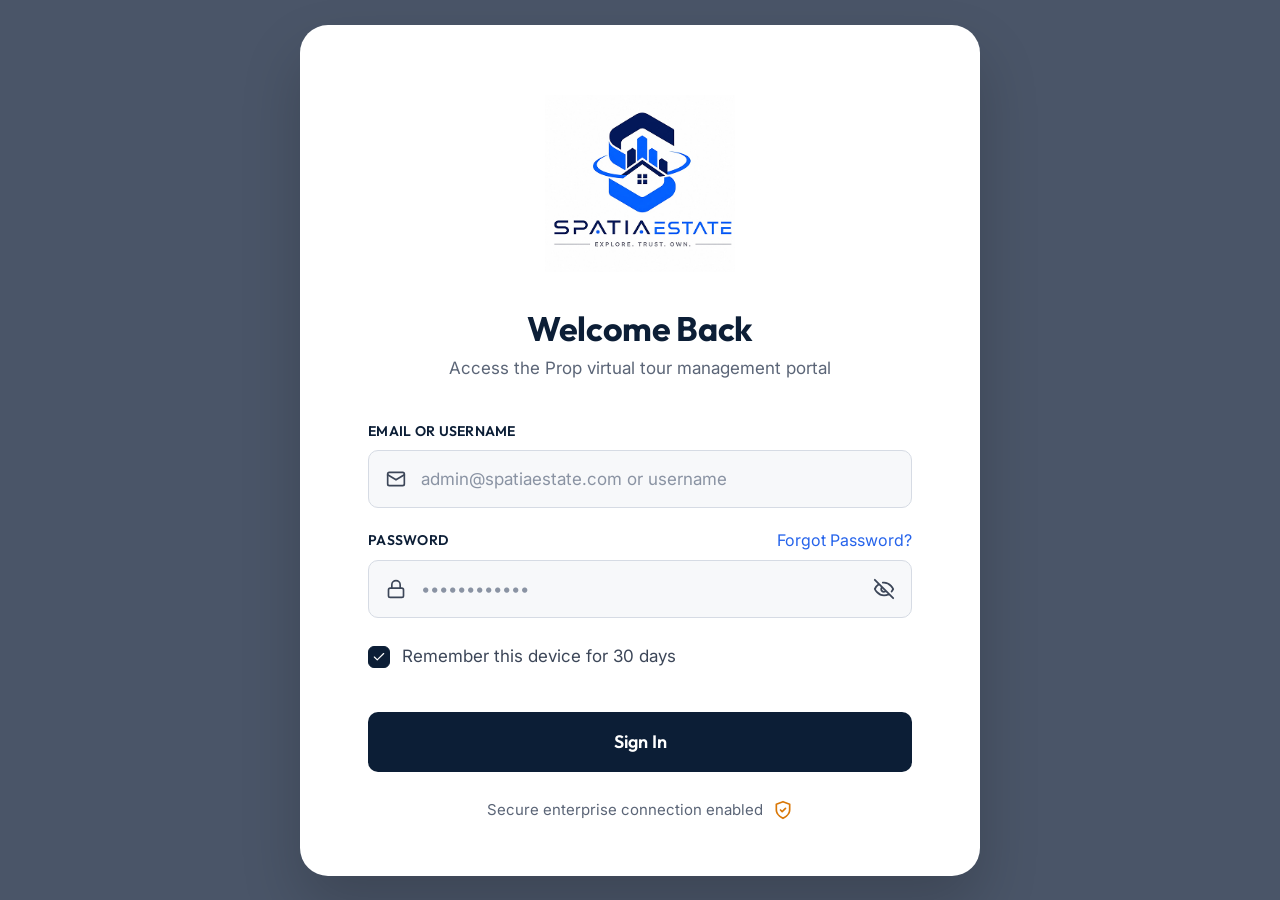
==== index.html @ 3044fec9 "Add files via upload" ====
<!doctype html>
<html lang="en">
<head>
  <meta charset="utf-8">
  <meta name="viewport" content="width=device-width, initial-scale=1">
  <title>Sign In | SpatiaEstate</title>
  <link rel="icon" href="assets/logo.png">
  <link rel="preconnect" href="https://fonts.googleapis.com">
  <link rel="preconnect" href="https://fonts.gstatic.com" crossorigin>
  <link href="https://fonts.googleapis.com/css2?family=Outfit:wght@400;500;600;700&family=Inter:wght@400;500;600&family=JetBrains+Mono:wght@500;600&display=swap" rel="stylesheet">
  <link rel="stylesheet" href="css/styles.css">
  <style>
    body { background: #4a5568; min-height: 100vh; display: grid; place-items: center; padding: 24px 16px; }
    .login { background: #fff; width: 100%; max-width: 680px; border-radius: 28px; padding: 64px 68px 56px; box-shadow: 0 30px 60px rgba(0,0,0,.18); }
    .login .logo-box { width: 190px; height: 190px; margin: 0 auto 28px; }
    .login h1 { text-align: center; font-size: 34px; }
    .login .sub { text-align: center; color: var(--muted); font-size: 17px; margin: 8px 0 44px; }
    .login .input { height: 58px; font-size: 17px; }
    .row-label { display: flex; justify-content: space-between; align-items: center; }
    .row-label a { color: var(--blue); font-size: 16px; }
    .row-label a:hover { text-decoration: underline; }
    .remember { margin: 6px 0 44px; font-size: 17px; color: #3c4658; }
    .login .btn-lg { height: 60px; font-size: 18px; }
    .secure { display: flex; justify-content: center; align-items: center; gap: 10px; margin-top: 28px; color: var(--muted); }
    .secure svg { width: 20px; height: 20px; color: var(--orange); }
    .peek { width: 32px; height: 32px; display: grid; place-items: center; color: #3c4658; }
    .peek svg { width: 22px; height: 22px; }
    .err { color: var(--red); font-size: 14px; margin-top: -8px; margin-bottom: 16px; }
    @media (max-width: 600px) { .login { padding: 40px 22px; border-radius: 20px; } .login .logo-box { width: 140px; height: 140px; } .login h1 { font-size: 28px; } }
  </style>
</head>
<body>
  <main class="login">
    <div class="logo-box"><img src="assets/logo.png" alt="SpatiaEstate: Explore. Trust. Own."></div>
    <h1>Welcome Back</h1>
    <p class="sub">Access the Prop virtual tour management portal</p>

    <form id="loginForm" novalidate>
      <div class="field">
        <label class="label" for="email">Email or Username</label>
        <div class="input-icon">
          <span data-icon="mail" style="display:contents"></span>
          <input id="email" class="input" type="text" placeholder="admin@spatiaestate.com or username" autocomplete="username">
        </div>
      </div>
      <div class="field">
        <div class="row-label">
          <label class="label" for="password">Password</label>
          <a href="#" id="forgot">Forgot Password?</a>
        </div>
        <div class="input-icon">
          <span data-icon="lock" style="display:contents"></span>
          <input id="password" class="input" type="password" placeholder="••••••••••••" autocomplete="current-password">
          <button type="button" class="peek trail" id="peek" aria-label="Show password" data-icon="eyeOff"></button>
        </div>
      </div>
      <p class="err hidden" id="err">Enter your email and password to continue.</p>
      <label class="check remember">
        <input type="checkbox" checked>
        <span class="box" data-icon="check"></span>
        Remember this device for 30 days
      </label>
      <button class="btn btn-primary btn-lg" type="submit">Sign In</button>
      <p class="secure">Secure enterprise connection enabled <span data-icon="shield" style="display:contents"></span></p>
    </form>
  </main>

  <script src="js/app.js"></script>
  <script>
    const pw = document.getElementById('password');
    document.getElementById('peek').addEventListener('click', (e) => {
      const show = pw.type === 'password';
      pw.type = show ? 'text' : 'password';
      e.currentTarget.innerHTML = icon(show ? 'eye' : 'eyeOff');
    });
    document.getElementById('forgot').addEventListener('click', (e) => {
      e.preventDefault();
      toast('Reset link sent', 'Check your inbox for password reset instructions.');
    });
    document.getElementById('loginForm').addEventListener('submit', (e) => {
      e.preventDefault();
      const ok = document.getElementById('email').value.trim() && pw.value.trim();
      document.getElementById('err').classList.toggle('hidden', !!ok);
      if (ok) location.href = 'dashboard.html';
    });
  </script>
</body>
</html>
---- css/styles.css ----
:root {
  --navy: #0c1e36;
  --navy-2: #1b3050;
  --bg: #f7f8fa;
  --card: #ffffff;
  --border: #e5e8ee;
  --border-2: #d6dbe4;
  --text: #0c1e36;
  --muted: #5b6577;
  --faint: #8a93a3;
  --blue: #2563eb;
  --blue-soft: #eef4ff;
  --orange: #d97706;
  --orange-soft: #fef3c7;
  --green: #15803d;
  --green-soft: #dcfce7;
  --red: #b91c1c;
  --red-soft: #fee2e2;
  --purple: #7e22ce;
  --purple-soft: #f3e8ff;
  --pink: #f87171;
  --radius: 16px;
  --font-head: "Outfit", system-ui, sans-serif;
  --font-body: "Inter", system-ui, sans-serif;
  --font-mono: "JetBrains Mono", ui-monospace, monospace;
}

* { box-sizing: border-box; margin: 0; padding: 0; }
html, body { height: 100%; }
body {
  font-family: var(--font-body);
  color: var(--text);
  background: var(--bg);
  -webkit-font-smoothing: antialiased;
  font-size: 15px;
}
a { color: inherit; text-decoration: none; }
button { font: inherit; cursor: pointer; border: 0; background: none; color: inherit; }
input, select, textarea { font: inherit; color: inherit; }
img { display: block; max-width: 100%; }
h1, h2, h3, h4 { font-family: var(--font-head); font-weight: 700; letter-spacing: -0.01em; }
.mono { font-family: var(--font-mono); }
.hidden { display: none !important; }

/* ---------- Image fallback (used until real photos are added) ---------- */
.ph { position: relative; overflow: hidden; background: linear-gradient(135deg, #c9b8a3, #8b7765); }
.ph img { width: 100%; height: 100%; object-fit: cover; }
.ph.living { background: linear-gradient(135deg, #e9dcc8, #a88f6f); }
.ph.kitchen { background: linear-gradient(135deg, #f2f3f4, #b9bec4); }
.ph.bedroom { background: linear-gradient(135deg, #cdb79a, #6d5640); }
.ph.bathroom { background: linear-gradient(135deg, #f4efe8, #cbbfae); }
.ph.balcony { background: linear-gradient(135deg, #f6a55d, #3b4a6b); }
.ph.penthouse { background: linear-gradient(135deg, #d8cfc2, #6f6355); }
.ph.exterior { background: linear-gradient(135deg, #d48a4e, #4c5b6e); }

/* ---------- Logo ---------- */
.logo-box {
  background: #fff;
  display: grid;
  place-items: center;
  text-align: center;
  overflow: hidden;
}
.logo-box img { width: 100%; height: 100%; object-fit: contain; }
.logo-fallback { font-family: var(--font-head); font-weight: 600; letter-spacing: 0.12em; color: var(--navy); font-size: 11px; line-height: 1.1; }
.logo-fallback b { color: var(--blue); font-weight: 600; }
.logo-fallback .mark {
  width: 34px; height: 34px; margin: 0 auto 6px; border-radius: 9px;
  background: linear-gradient(160deg, var(--navy) 0 45%, var(--blue) 45%);
  transform: rotate(45deg) scale(.8);
}

/* ---------- App shell ---------- */
.app { display: flex; min-height: 100vh; }
.sidebar {
  width: 280px; flex-shrink: 0; background: var(--navy); color: #c9d1de;
  display: flex; flex-direction: column; padding: 32px 32px 40px;
  position: sticky; top: 0; height: 100vh;
}
.sidebar .brand { display: flex; flex-direction: column; align-items: center; gap: 12px; margin-bottom: 48px; }
.sidebar .brand .logo-box { width: 100px; height: 100px; }
.tagline { font-family: var(--font-mono); color: var(--orange); font-size: 13px; font-weight: 600; }
.nav { display: flex; flex-direction: column; gap: 8px; }
.nav a {
  display: flex; align-items: center; gap: 14px; padding: 13px 16px; border-radius: 10px;
  font-family: var(--font-head); font-size: 17px; color: #b6c0cf; transition: background .15s, color .15s;
}
.nav a:hover { background: rgba(255,255,255,.05); color: #fff; }
.nav a.active { background: var(--navy-2); color: #fff; font-weight: 600; }
.nav svg { width: 20px; height: 20px; flex-shrink: 0; }
.logout { margin-top: auto; display: flex; align-items: center; gap: 14px; padding: 13px 16px; color: var(--pink); font-family: var(--font-head); font-size: 17px; }
.logout svg { width: 20px; height: 20px; }

.main { flex: 1; min-width: 0; padding: 40px 40px 64px; }
.page-head { display: flex; align-items: flex-start; justify-content: space-between; gap: 24px; margin-bottom: 32px; }
.page-head h1 { font-size: 30px; line-height: 1.15; }
.page-head p { color: var(--muted); margin-top: 6px; font-size: 16px; }
.head-actions { display: flex; align-items: center; gap: 16px; flex-shrink: 0; }
.crumbs { font-size: 14px; color: var(--faint); margin-bottom: 6px; }
.crumbs a:hover { color: var(--text); }
.crumbs span.cur { color: var(--text); }
.crumbs i { font-style: normal; margin: 0 8px; }

.user-chip { display: flex; align-items: center; gap: 12px; }
.avatar {
  width: 40px; height: 40px; border-radius: 50%; display: grid; place-items: center;
  background: var(--navy); color: #fff; font-family: var(--font-head); font-weight: 600; font-size: 13px; flex-shrink: 0;
}
.avatar.photo { background: linear-gradient(135deg, #6b4f3a, #2a1f18); border: 2px solid #fff; box-shadow: 0 0 0 1px var(--border); }
.avatar.orange { background: var(--orange); }
.user-chip .name { font-family: var(--font-head); font-weight: 600; font-size: 16px; }
.user-chip .role { font-size: 12px; color: var(--muted); }

.mobile-bar { display: none; }

/* ---------- Buttons ---------- */
.btn {
  display: inline-flex; align-items: center; justify-content: center; gap: 10px;
  height: 44px; padding: 0 22px; border-radius: 10px; font-family: var(--font-head);
  font-weight: 600; font-size: 15px; white-space: nowrap; transition: transform .1s, background .15s, opacity .15s;
}
.btn:active { transform: translateY(1px); }
.btn svg { width: 18px; height: 18px; }
.btn-primary { background: var(--navy); color: #fff; }
.btn-primary:hover { background: #172d4d; }
.btn-primary:disabled { background: #c6cfdc; cursor: not-allowed; }
.btn-outline { background: #fff; border: 1px solid var(--border-2); color: var(--text); }
.btn-outline:hover { background: var(--bg); }
.btn-orange { background: var(--orange); color: #fff; }
.btn-orange:hover { background: #c26a05; }
.btn-danger { background: #ef4444; color: #fff; }
.btn-danger:hover { background: #dc2626; }
.btn-lg { height: 52px; font-size: 16px; width: 100%; }
.btn-sm { height: 36px; padding: 0 18px; font-size: 14px; }
.link-danger { color: #ef4444; font-family: var(--font-head); font-weight: 600; }

/* ---------- Cards & KPIs ---------- */
.card { background: var(--card); border: 1px solid var(--border); border-radius: var(--radius); padding: 28px; }
.card h3 { font-size: 20px; }
.card-head { display: flex; justify-content: space-between; align-items: flex-start; gap: 16px; margin-bottom: 24px; }
.card-head p { color: var(--muted); margin-top: 4px; }
.kpis { display: grid; grid-template-columns: repeat(4, 1fr); gap: 24px; margin-bottom: 32px; }
.kpi { background: #fff; border: 1px solid var(--border); border-radius: var(--radius); padding: 24px; }
.kpi-top { display: flex; justify-content: space-between; align-items: center; }
.kpi-label { font-family: var(--font-head); font-weight: 600; font-size: 13px; color: #3c4658; letter-spacing: .02em; text-transform: uppercase; }
.kpi-icon { width: 36px; height: 36px; border-radius: 9px; background: var(--bg); display: grid; place-items: center; }
.kpi-icon svg { width: 18px; height: 18px; }
.kpi-icon.green { background: var(--green-soft); color: var(--green); }
.kpi-value { font-family: var(--font-head); font-weight: 700; font-size: 34px; margin: 22px 0 6px; }
.kpi-sub { color: var(--green); font-size: 14px; }
.kpi-sub.muted { color: var(--muted); }

/* ---------- Tables ---------- */
.table-wrap { overflow-x: auto; }
table { width: 100%; border-collapse: collapse; }
thead th {
  background: var(--bg); text-align: left; padding: 16px; font-family: var(--font-head); font-weight: 600;
  font-size: 13px; letter-spacing: .02em; text-transform: uppercase; color: #3c4658; white-space: nowrap;
}
thead th:first-child { border-radius: 10px 0 0 10px; }
thead th:last-child { border-radius: 0 10px 10px 0; }
tbody td { padding: 18px 16px; border-bottom: 1px solid var(--border); vertical-align: middle; font-size: 15px; }
tbody tr:hover td { background: #fbfcfd; }
.t-strong { font-family: var(--font-head); font-weight: 600; font-size: 16px; }
.t-sub { color: var(--muted); font-size: 13px; margin-top: 2px; }
.t-muted { color: var(--faint); white-space: nowrap; }
.t-right { text-align: right; }
.person { display: flex; align-items: center; gap: 12px; }
.table-foot { display: flex; justify-content: space-between; align-items: center; margin-top: 24px; color: var(--muted); }
.pager { display: flex; gap: 10px; }
.icon-btn { width: 34px; height: 34px; border-radius: 8px; display: grid; place-items: center; color: #3c4658; }
.icon-btn:hover { background: var(--bg); }
.icon-btn svg { width: 20px; height: 20px; }
.icon-btn.danger { color: var(--pink); }
.actions { display: flex; gap: 6px; }

/* ---------- Badges ---------- */
.badge {
  display: inline-flex; align-items: center; justify-content: center; min-width: 96px; height: 32px; padding: 0 12px;
  border-radius: 6px; font-family: var(--font-head); font-weight: 600; font-size: 13px; letter-spacing: .02em; white-space: nowrap;
}
.badge.sm { min-width: 0; height: 26px; font-size: 12px; }
.b-gray { background: #f1f3f6; color: var(--text); }
.b-green { background: var(--green-soft); color: var(--green); }
.b-blue { background: var(--blue-soft); color: #1d4ed8; }
.b-amber { background: var(--orange-soft); color: #b45309; }
.b-red { background: var(--red-soft); color: var(--red); }
.b-purple { background: var(--purple-soft); color: var(--purple); }
.dot { width: 9px; height: 9px; border-radius: 50%; display: inline-block; margin-right: 8px; }
.status { display: inline-flex; align-items: center; white-space: nowrap; }

/* ---------- Forms ---------- */
.field { display: flex; flex-direction: column; gap: 10px; margin-bottom: 22px; }
.field:last-child { margin-bottom: 0; }
.label { font-family: var(--font-head); font-weight: 600; font-size: 14px; text-transform: uppercase; letter-spacing: .02em; }
.label.plain { text-transform: none; font-size: 15px; letter-spacing: 0; }
.input, .select, .textarea {
  width: 100%; height: 50px; padding: 0 16px; border-radius: 10px; border: 1px solid var(--border-2);
  background: var(--bg); outline: none; transition: border-color .15s, box-shadow .15s; font-size: 15px;
}
.input.white, .select.white, .textarea.white { background-color: #fff; }
.textarea { height: 110px; padding: 14px 16px; resize: vertical; }
.input:focus, .select:focus, .textarea:focus { border-color: var(--blue); box-shadow: 0 0 0 3px rgba(37,99,235,.12); }
.input::placeholder, .textarea::placeholder { color: var(--faint); }
.select {
  appearance: none; cursor: pointer;
  background-image: url("data:image/svg+xml,%3Csvg xmlns='http://www.w3.org/2000/svg' width='16' height='16' fill='none' stroke='%230c1e36' stroke-width='2.2' stroke-linecap='round' stroke-linejoin='round'%3E%3Cpath d='m4 6 4 4 4-4'/%3E%3C/svg%3E");
  background-repeat: no-repeat; background-position: right 16px center; padding-right: 44px;
}
.input-icon { position: relative; }
.input-icon > svg, .input-icon > span > svg { position: absolute; left: 18px; top: 50%; transform: translateY(-50%); width: 20px; height: 20px; color: #3c4658; pointer-events: none; }
.input-icon .input { padding-left: 52px; }
.input-icon .trail { position: absolute; right: 12px; top: 50%; transform: translateY(-50%); }
.row-2 { display: grid; grid-template-columns: 1fr 1fr; gap: 18px; }
.hint { font-size: 13px; color: var(--muted); }

.check { display: inline-flex; align-items: flex-start; gap: 12px; cursor: pointer; user-select: none; }
.check input { position: absolute; opacity: 0; pointer-events: none; }
.check .box {
  width: 22px; height: 22px; border-radius: 6px; border: 1.5px solid var(--border-2); background: #fff;
  display: grid; place-items: center; flex-shrink: 0; transition: background .15s;
}
.check .box svg { width: 14px; height: 14px; color: #fff; opacity: 0; }
.check input:checked + .box { background: var(--navy); border-color: var(--navy); }
.check input:checked + .box svg { opacity: 1; }

.toggle { position: relative; width: 56px; height: 32px; flex-shrink: 0; }
.toggle input { opacity: 0; width: 0; height: 0; }
.toggle span { position: absolute; inset: 0; background: #cfd6e0; border-radius: 999px; cursor: pointer; transition: background .2s; }
.toggle span::after { content: ""; position: absolute; width: 24px; height: 24px; left: 4px; top: 4px; border-radius: 50%; background: #fff; transition: transform .2s; }
.toggle input:checked + span { background: var(--navy); }
.toggle.green input:checked + span { background: #10b981; }
.toggle input:checked + span::after { transform: translateX(24px); }
.toggle-row { display: flex; justify-content: space-between; align-items: center; gap: 20px; margin-bottom: 22px; }
.toggle-row h4 { font-size: 17px; font-weight: 600; }
.toggle-row p { color: var(--muted); font-size: 14px; margin-top: 3px; }

/* ---------- Modal / toast ---------- */
.overlay {
  position: fixed; inset: 0; background: rgba(12,30,54,.45); backdrop-filter: blur(6px); -webkit-backdrop-filter: blur(6px);
  display: grid; place-items: center; padding: 24px; z-index: 50; opacity: 0; pointer-events: none; transition: opacity .2s;
}
.overlay.open { opacity: 1; pointer-events: auto; }
.modal {
  background: #fff; border-radius: 22px; padding: 40px; width: 100%; max-width: 620px; max-height: calc(100vh - 48px);
  overflow-y: auto; box-shadow: 0 30px 80px rgba(12,30,54,.25); transform: translateY(12px); transition: transform .2s;
}
.overlay.open .modal { transform: none; }
.modal-head { display: flex; justify-content: space-between; align-items: flex-start; gap: 16px; margin-bottom: 26px; }
.modal-head h2 { font-size: 28px; }
.modal-head p { color: var(--muted); margin-top: 6px; }
.close-btn { width: 36px; height: 36px; border-radius: 50%; background: var(--bg); display: grid; place-items: center; flex-shrink: 0; }
.close-btn svg { width: 20px; height: 20px; }

.toast {
  position: fixed; top: 32px; right: 32px; z-index: 60; width: 400px; max-width: calc(100vw - 32px);
  background: #fff; border-radius: 14px; border-left: 6px solid #10b981; box-shadow: 0 16px 40px rgba(12,30,54,.15);
  padding: 22px 24px; display: flex; gap: 16px; transform: translateY(-20px); opacity: 0; pointer-events: none; transition: all .25s;
}
.toast.show { transform: none; opacity: 1; pointer-events: auto; }
.toast .ok { width: 32px; height: 32px; border-radius: 50%; background: #e7f8f0; color: #10b981; display: grid; place-items: center; flex-shrink: 0; }
.toast .ok svg { width: 18px; height: 18px; }
.toast h4 { font-size: 18px; }
.toast p { color: var(--muted); margin-top: 4px; }
.toast .close-btn { margin-left: auto; width: 26px; height: 26px; background: none; }

/* ---------- 360 hotspots (builder + public tour) ---------- */
.hotspot {
  position: absolute; display: inline-flex; align-items: center; gap: 10px; height: 40px; padding: 0 16px 0 6px;
  border-radius: 999px; background: rgba(12,18,28,.86); color: #fff; font-family: var(--font-head); font-weight: 600;
  font-size: 15px; white-space: nowrap; box-shadow: 0 6px 18px rgba(0,0,0,.25); transition: transform .15s, background .15s;
  animation: pop .3s ease backwards;
}
.hotspot:hover { transform: translateY(-2px); background: rgba(12,18,28,.95); }
.hotspot.right { left: auto !important; right: 12px; }
.hotspot .hs-ic { width: 28px; height: 28px; border-radius: 50%; display: grid; place-items: center; background: var(--blue); }
.hotspot.info .hs-ic { background: var(--orange); }
.hotspot .hs-ic svg { width: 16px; height: 16px; }
.hotspot.selected { outline: 2px solid #fff; outline-offset: 2px; }
@keyframes pop { from { opacity: 0; transform: scale(.9); } to { opacity: 1; transform: none; } }

/* ---------- Responsive ---------- */
@media (max-width: 1200px) {
  .kpis { grid-template-columns: repeat(2, 1fr); }
}
@media (max-width: 900px) {
  .app { flex-direction: column; }
  .mobile-bar {
    display: flex; align-items: center; justify-content: space-between; padding: 12px 16px;
    background: var(--navy); position: sticky; top: 0; z-index: 30;
  }
  .mobile-bar .logo-box { width: 44px; height: 44px; border-radius: 6px; }
  .mobile-bar button { color: #fff; width: 40px; height: 40px; display: grid; place-items: center; }
  .mobile-bar button svg { width: 24px; height: 24px; }
  .sidebar { position: fixed; left: 0; top: 0; z-index: 40; transform: translateX(-100%); transition: transform .25s; box-shadow: 20px 0 60px rgba(0,0,0,.3); }
  .sidebar.open { transform: none; }
  .main { padding: 24px 16px 48px; }
  .page-head { flex-direction: column; }
  .page-head h1 { font-size: 28px; }
  .head-actions { flex-wrap: wrap; }
  .head-actions .user-chip { display: none; }
  .card { padding: 20px; }
  .modal { padding: 26px 20px; }
  .row-2 { grid-template-columns: 1fr; }
  tbody td { white-space: nowrap; }
  .card-head { flex-direction: column; }
  .table-foot { flex-direction: column; gap: 16px; align-items: flex-start; }
}
@media (max-width: 560px) {
  .kpis { grid-template-columns: 1fr; }
}
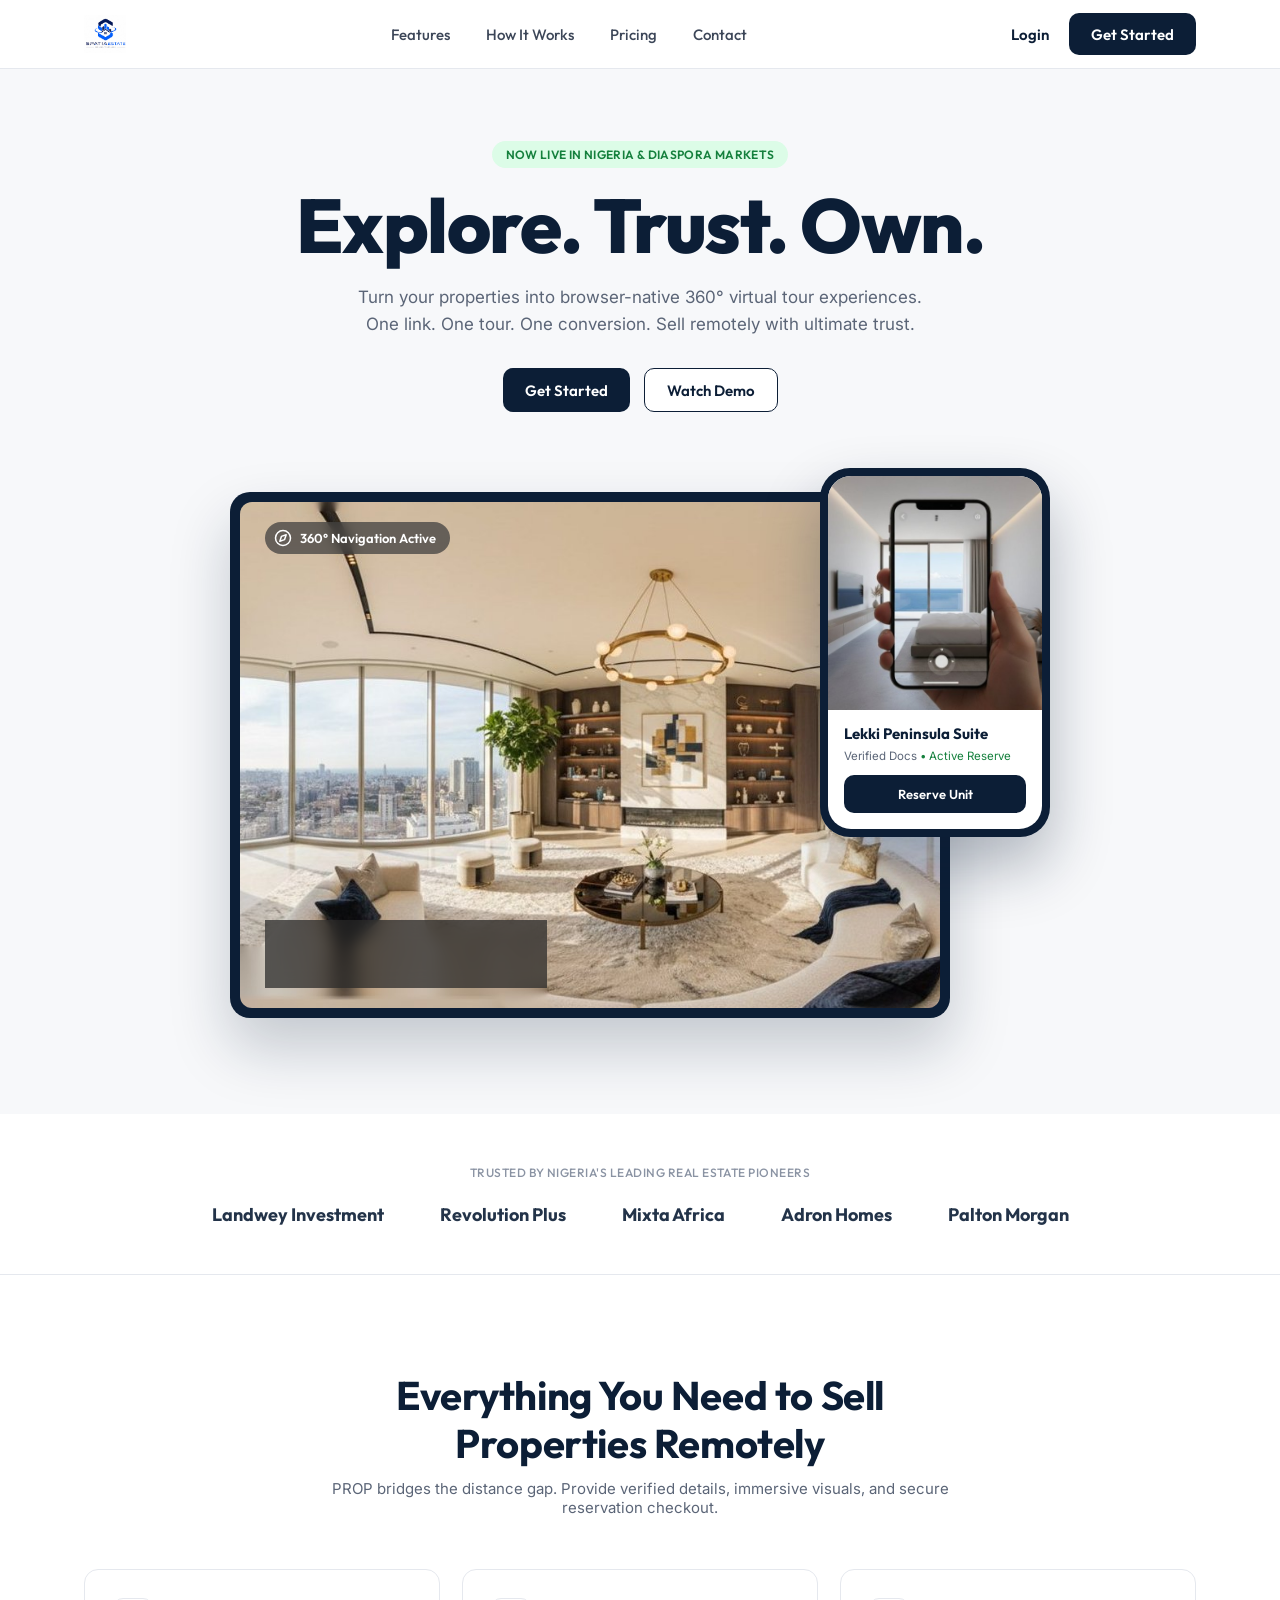
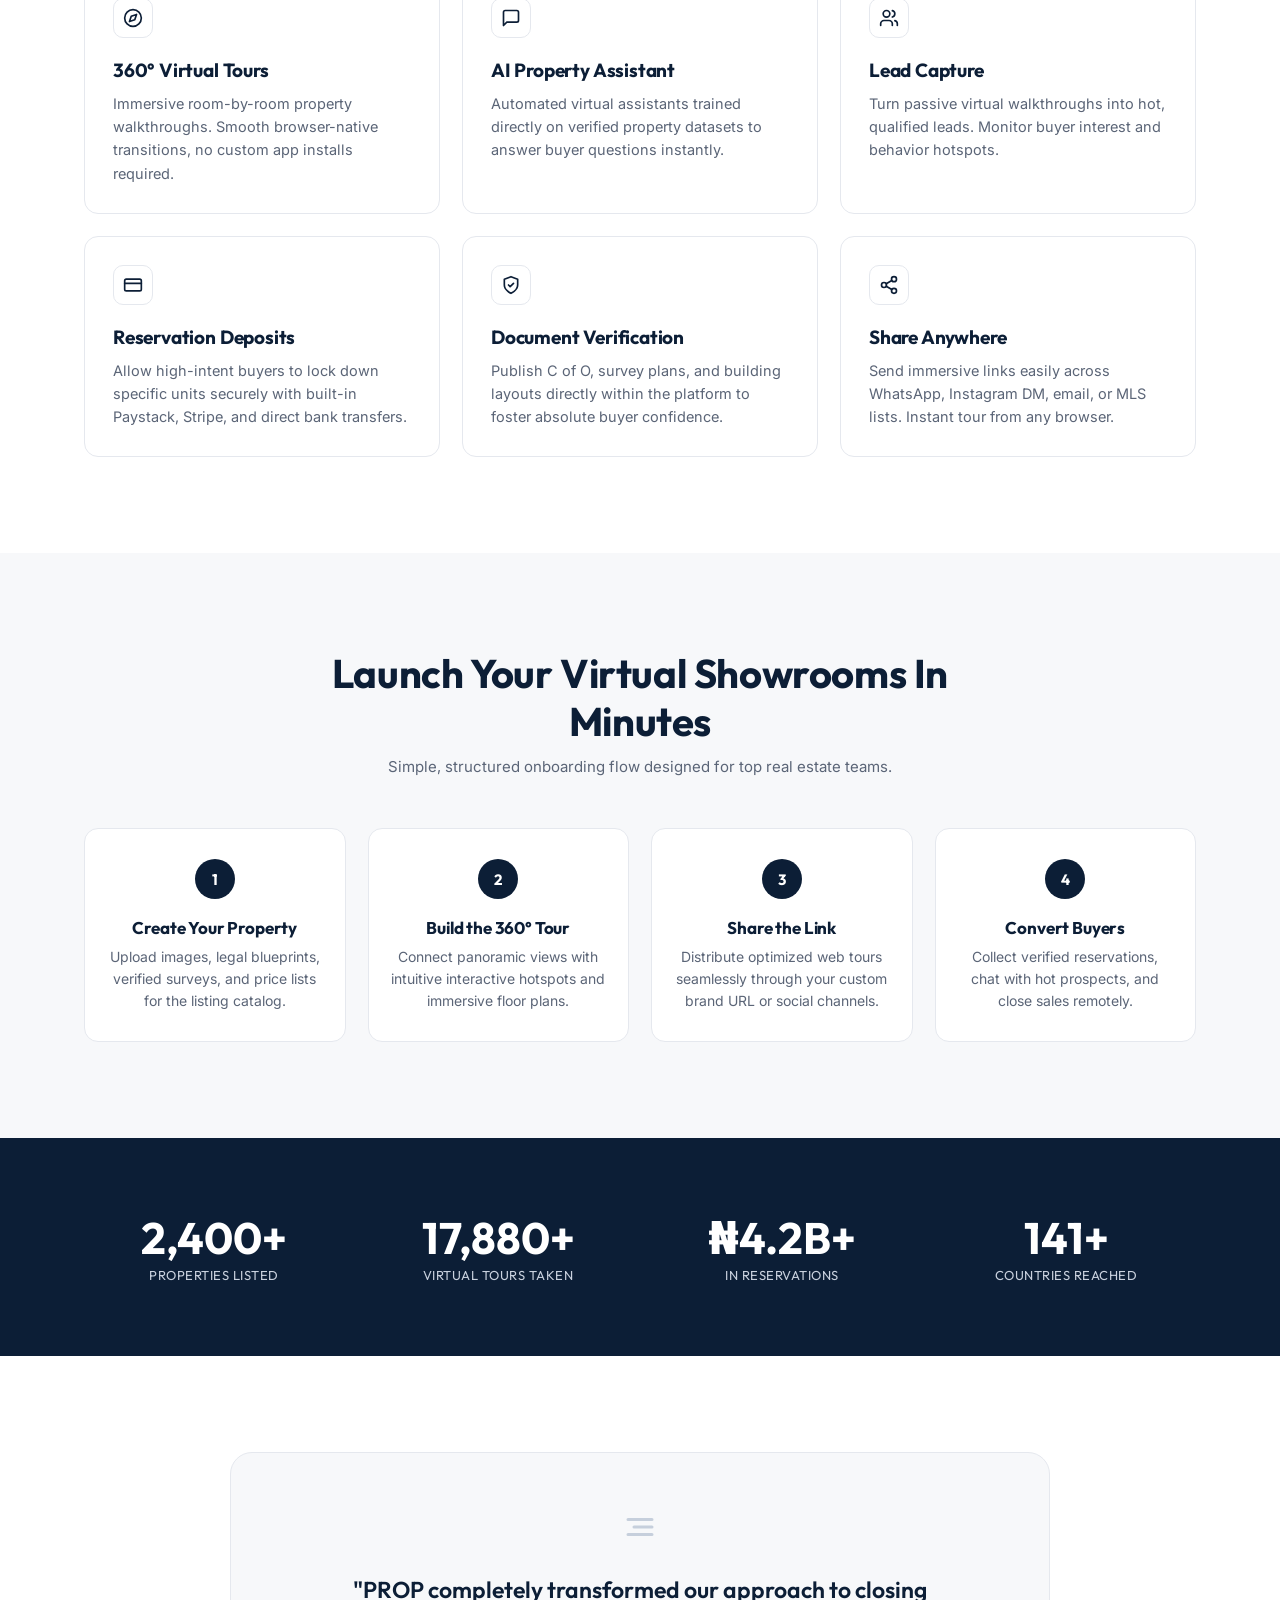
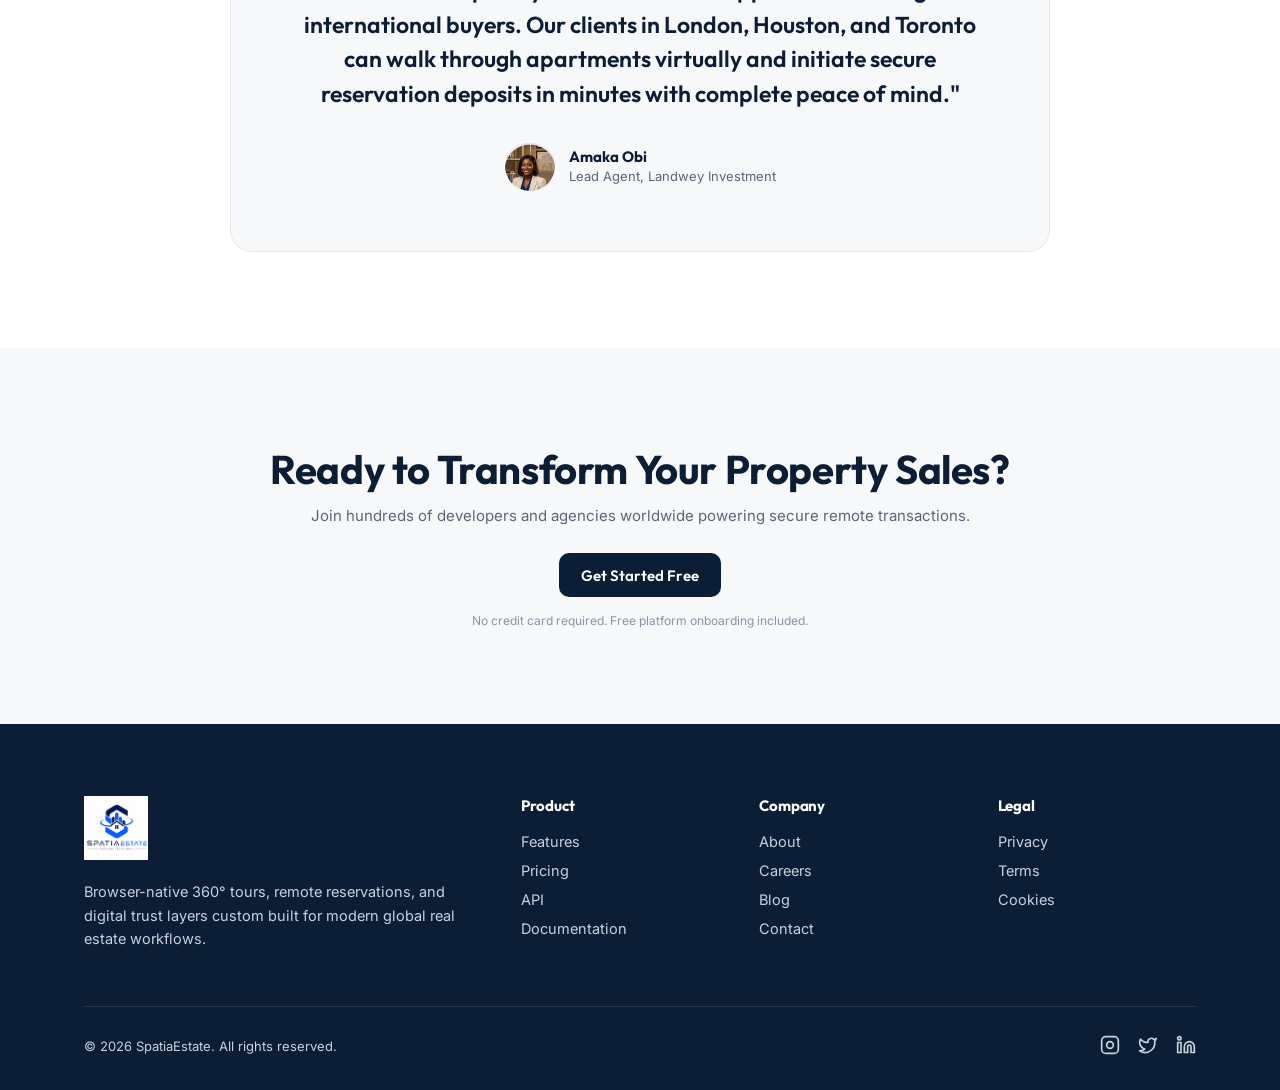
==== commit b3550591: "Add files via upload" ====
--- a/index.html
+++ b/index.html
@@ -3,86 +3,349 @@
 <head>
   <meta charset="utf-8">
   <meta name="viewport" content="width=device-width, initial-scale=1">
-  <title>Sign In | SpatiaEstate</title>
+  <title>SpatiaEstate | Explore. Trust. Own.</title>
+  <meta name="description" content="Turn your properties into browser-native 360° virtual tours. One link. One tour. One conversion.">
   <link rel="icon" href="assets/logo.png">
   <link rel="preconnect" href="https://fonts.googleapis.com">
   <link rel="preconnect" href="https://fonts.gstatic.com" crossorigin>
-  <link href="https://fonts.googleapis.com/css2?family=Outfit:wght@400;500;600;700&family=Inter:wght@400;500;600&family=JetBrains+Mono:wght@500;600&display=swap" rel="stylesheet">
+  <link href="https://fonts.googleapis.com/css2?family=Outfit:wght@400;500;600;700;800&family=Inter:wght@400;500;600&display=swap" rel="stylesheet">
   <link rel="stylesheet" href="css/styles.css">
   <style>
-    body { background: #4a5568; min-height: 100vh; display: grid; place-items: center; padding: 24px 16px; }
-    .login { background: #fff; width: 100%; max-width: 680px; border-radius: 28px; padding: 64px 68px 56px; box-shadow: 0 30px 60px rgba(0,0,0,.18); }
-    .login .logo-box { width: 190px; height: 190px; margin: 0 auto 28px; }
-    .login h1 { text-align: center; font-size: 34px; }
-    .login .sub { text-align: center; color: var(--muted); font-size: 17px; margin: 8px 0 44px; }
-    .login .input { height: 58px; font-size: 17px; }
-    .row-label { display: flex; justify-content: space-between; align-items: center; }
-    .row-label a { color: var(--blue); font-size: 16px; }
-    .row-label a:hover { text-decoration: underline; }
-    .remember { margin: 6px 0 44px; font-size: 17px; color: #3c4658; }
-    .login .btn-lg { height: 60px; font-size: 18px; }
-    .secure { display: flex; justify-content: center; align-items: center; gap: 10px; margin-top: 28px; color: var(--muted); }
-    .secure svg { width: 20px; height: 20px; color: var(--orange); }
-    .peek { width: 32px; height: 32px; display: grid; place-items: center; color: #3c4658; }
-    .peek svg { width: 22px; height: 22px; }
-    .err { color: var(--red); font-size: 14px; margin-top: -8px; margin-bottom: 16px; }
-    @media (max-width: 600px) { .login { padding: 40px 22px; border-radius: 20px; } .login .logo-box { width: 140px; height: 140px; } .login h1 { font-size: 28px; } }
+    html { scroll-behavior: smooth; }
+    body { background: #fff; }
+    .container { max-width: 1160px; margin: 0 auto; padding: 0 24px; }
+    section[id] { scroll-margin-top: 80px; }
+
+    /* Nav */
+    .nav-top { position: sticky; top: 0; z-index: 30; background: rgba(255,255,255,.92); backdrop-filter: blur(10px); -webkit-backdrop-filter: blur(10px); border-bottom: 1px solid var(--border); }
+    .nav-top .container { display: flex; align-items: center; height: 68px; gap: 24px; }
+    .nav-top .logo-box { width: 42px; height: 42px; }
+    .links { display: flex; gap: 36px; margin: 0 auto; }
+    .links a { font-family: var(--font-head); font-weight: 500; font-size: 15px; color: #3c4658; }
+    .links a:hover { color: var(--navy); }
+    .nav-cta { display: flex; align-items: center; gap: 20px; }
+    .nav-cta .login { font-family: var(--font-head); font-weight: 600; }
+    .nav-cta .btn { height: 42px; }
+    .burger { display: none; width: 40px; height: 40px; place-items: center; margin-left: auto; }
+    .burger svg { width: 24px; height: 24px; }
+    .mobile-menu { display: none; }
+
+    /* Hero */
+    .hero { background: var(--bg); padding: 72px 0 96px; text-align: center; overflow: hidden; }
+    .pill { display: inline-block; background: var(--green-soft); color: var(--green); font-family: var(--font-head); font-weight: 600; font-size: 12px; letter-spacing: .03em; padding: 6px 14px; border-radius: 999px; }
+    .hero h1 { font-size: clamp(40px, 7vw, 76px); font-weight: 800; letter-spacing: -0.02em; margin: 18px 0 18px; line-height: 1.05; }
+    .hero p.lead { max-width: 600px; margin: 0 auto; color: var(--muted); font-size: 17px; line-height: 1.6; }
+    .hero-ctas { display: flex; gap: 14px; justify-content: center; margin-top: 30px; flex-wrap: wrap; }
+    .hero-ctas .btn-outline { border: 1.5px solid var(--navy); }
+
+    .devices { position: relative; max-width: 820px; margin: 80px auto 0; padding-right: 100px; }
+    .tablet { background: var(--navy); border-radius: 20px; padding: 10px; box-shadow: 0 30px 60px rgba(12,30,54,.22); }
+    .tablet-screen { position: relative; border-radius: 12px; overflow: hidden; aspect-ratio: 1074 / 776; cursor: grab; touch-action: pan-y; }
+    .tablet-screen.dragging { cursor: grabbing; }
+    .tablet-screen img { position: absolute; top: 0; left: 0; height: 100%; width: 125%; max-width: none; object-fit: cover; user-select: none; -webkit-user-drag: none; }
+    .nav-chip { position: absolute; top: 4%; left: 3.5%; display: flex; align-items: center; gap: 8px; background: rgba(60,60,60,.72); color: #fff; padding: 7px 14px 7px 9px; border-radius: 999px; font-family: var(--font-head); font-weight: 600; font-size: 13px; backdrop-filter: blur(6px); }
+    .nav-chip svg { width: 18px; height: 18px; }
+    .villa-card { position: absolute; left: 3.5%; bottom: 4%; background: rgba(40,40,40,.72); backdrop-filter: blur(8px); -webkit-backdrop-filter: blur(8px); color: #fff; padding: 14px 20px; border-radius: 10px; text-align: left; }
+    .villa-card b { font-family: var(--font-head); font-size: 17px; display: block; }
+    .villa-card span { font-size: 13px; color: #d2d6dc; }
+    .phone { position: absolute; right: 0; top: -24px; width: 230px; background: var(--navy); border-radius: 30px; padding: 8px; box-shadow: 0 30px 60px rgba(12,30,54,.3); text-align: left; animation: float 6s ease-in-out infinite; }
+    .phone-in { background: #fff; border-radius: 23px; overflow: hidden; }
+    .phone img { width: 100%; aspect-ratio: 454 / 496; object-fit: cover; }
+    .phone-body { padding: 14px 16px 16px; }
+    .phone-body b { font-family: var(--font-head); font-size: 15px; display: block; }
+    .phone-body small { display: block; font-size: 11.5px; color: var(--muted); margin: 6px 0 12px; }
+    .phone-body small em { font-style: normal; color: var(--green); }
+    .phone-body .btn { height: 38px; width: 100%; font-size: 13px; }
+    @keyframes float { 50% { transform: translateY(-10px); } }
+    @media (prefers-reduced-motion: reduce) { .phone { animation: none; } html { scroll-behavior: auto; } }
+
+    /* Logos */
+    .trusted { padding: 48px 0; border-bottom: 1px solid var(--border); text-align: center; }
+    .trusted small { font-family: var(--font-head); font-weight: 500; font-size: 12px; letter-spacing: .04em; color: var(--faint); }
+    .logos { display: flex; justify-content: center; gap: 56px; margin-top: 22px; flex-wrap: wrap; }
+    .logos span { font-family: var(--font-head); font-weight: 700; font-size: 18px; color: var(--navy); opacity: .9; }
+
+    /* Sections */
+    .section { padding: 96px 0; }
+    .section.alt { background: var(--bg); }
+    .sec-head { text-align: center; max-width: 620px; margin: 0 auto 52px; }
+    .sec-head h2 { font-size: clamp(28px, 4vw, 40px); line-height: 1.2; }
+    .sec-head p { color: var(--muted); margin-top: 12px; }
+    .features { display: grid; grid-template-columns: repeat(3, 1fr); gap: 22px; }
+    .feature { border: 1px solid var(--border); border-radius: 14px; padding: 28px; background: #fff; transition: transform .2s, box-shadow .2s; }
+    .feature:hover { transform: translateY(-3px); box-shadow: 0 14px 30px rgba(12,30,54,.08); }
+    .feature .ic { width: 40px; height: 40px; border-radius: 10px; border: 1px solid var(--border); display: grid; place-items: center; margin-bottom: 20px; }
+    .feature .ic svg { width: 20px; height: 20px; }
+    .feature h3 { font-size: 19px; margin-bottom: 10px; }
+    .feature p { color: var(--muted); font-size: 14.5px; line-height: 1.6; }
+    .steps { display: grid; grid-template-columns: repeat(4, 1fr); gap: 22px; }
+    .step { background: #fff; border: 1px solid var(--border); border-radius: 14px; padding: 30px 22px; text-align: center; }
+    .step i { width: 40px; height: 40px; border-radius: 50%; background: var(--navy); color: #fff; font-style: normal; font-family: var(--font-head); font-weight: 700; display: grid; place-items: center; margin: 0 auto 18px; }
+    .step h3 { font-size: 17px; margin-bottom: 8px; }
+    .step p { color: var(--muted); font-size: 14px; line-height: 1.55; }
+
+    .stats { background: var(--navy); color: #fff; padding: 72px 0; }
+    .stats .container { display: grid; grid-template-columns: repeat(4, 1fr); gap: 24px; text-align: center; }
+    .stats b { font-family: var(--font-head); font-size: clamp(32px, 4vw, 44px); font-weight: 700; display: block; }
+    .stats span { font-family: var(--font-head); font-size: 13px; letter-spacing: .04em; color: #c9d1de; }
+
+    .quote { max-width: 820px; margin: 0 auto; background: var(--bg); border: 1px solid var(--border); border-radius: 22px; padding: 56px 64px; text-align: center; }
+    .quote svg { width: 36px; height: 36px; color: #c6cfdc; margin: 0 auto 24px; }
+    .quote blockquote { font-family: var(--font-head); font-weight: 600; font-size: clamp(18px, 2.4vw, 23px); line-height: 1.5; }
+    .who { display: inline-flex; align-items: center; gap: 14px; margin-top: 30px; text-align: left; }
+    .who img { width: 50px; height: 50px; border-radius: 50%; }
+    .who b { font-family: var(--font-head); display: block; }
+    .who span { color: var(--muted); font-size: 13px; }
+
+    .cta { text-align: center; }
+    .cta h2 { font-size: clamp(28px, 4vw, 40px); }
+    .cta p { color: var(--muted); margin: 12px 0 28px; }
+    .cta small { display: block; color: var(--faint); font-size: 12px; margin-top: 16px; }
+
+    footer { background: var(--navy); color: #c9d1de; padding: 72px 0 32px; }
+    .foot-grid { display: grid; grid-template-columns: 2fr 1fr 1fr 1fr; gap: 40px; }
+    footer .logo-box { width: 64px; height: 64px; margin-bottom: 20px; }
+    footer p { max-width: 380px; line-height: 1.6; font-size: 14.5px; }
+    footer h4 { color: #fff; font-size: 15px; margin-bottom: 18px; }
+    footer ul { list-style: none; display: flex; flex-direction: column; gap: 12px; font-size: 14.5px; }
+    footer ul a:hover { color: #fff; }
+    .foot-bot { display: flex; justify-content: space-between; align-items: center; border-top: 1px solid rgba(255,255,255,.1); margin-top: 56px; padding-top: 28px; font-size: 13px; }
+    .social { display: flex; gap: 18px; }
+    .social a { color: #c9d1de; } .social a:hover { color: #fff; }
+    .social svg { width: 20px; height: 20px; }
+
+    .reveal { opacity: 0; transform: translateY(18px); transition: opacity .6s ease, transform .6s ease; }
+    .reveal.in { opacity: 1; transform: none; }
+
+    @media (max-width: 960px) {
+      .links, .nav-cta { display: none; }
+      .burger { display: grid; }
+      .mobile-menu { display: block; position: fixed; inset: 68px 0 auto 0; background: #fff; border-bottom: 1px solid var(--border); padding: 12px 24px 24px; transform: translateY(-120%); visibility: hidden; transition: transform .25s, visibility .25s; z-index: 25; box-shadow: 0 20px 40px rgba(12,30,54,.08); }
+      .mobile-menu.open { transform: none; visibility: visible; }
+      .mobile-menu a { display: block; padding: 14px 0; font-family: var(--font-head); font-weight: 600; font-size: 17px; border-bottom: 1px solid var(--border); }
+      .mobile-menu .btn { display: flex; margin-top: 18px; width: 100%; color: #fff; border: 0; }
+      .features { grid-template-columns: 1fr 1fr; }
+      .steps, .stats .container { grid-template-columns: 1fr 1fr; }
+      .stats .container { row-gap: 40px; }
+      .foot-grid { grid-template-columns: 1fr 1fr 1fr; }
+      .foot-grid > div:first-child { grid-column: 1 / -1; }
+    }
+    @media (max-width: 640px) {
+      .container { padding: 0 16px; }
+      .hero { padding: 48px 0 64px; }
+      .devices { padding-right: 0; margin-top: 48px; }
+      .phone { position: relative; top: auto; width: 180px; margin: -24px 8px 0 auto; }
+      .villa-card { padding: 8px 12px; } .villa-card b { font-size: 13px; } .villa-card span { font-size: 11px; }
+      .nav-chip { font-size: 11px; padding: 5px 10px 5px 7px; }
+      .section { padding: 64px 0; }
+      .features, .steps { grid-template-columns: 1fr; }
+      .logos { gap: 18px 32px; } .logos span { font-size: 15px; }
+      .quote { padding: 36px 22px; }
+      .foot-grid { grid-template-columns: 1fr 1fr; }
+      .foot-bot { flex-direction: column; gap: 16px; }
+    }
   </style>
 </head>
 <body>
-  <main class="login">
-    <div class="logo-box"><img src="assets/logo.png" alt="SpatiaEstate: Explore. Trust. Own."></div>
-    <h1>Welcome Back</h1>
-    <p class="sub">Access the Prop virtual tour management portal</p>
-
-    <form id="loginForm" novalidate>
-      <div class="field">
-        <label class="label" for="email">Email or Username</label>
-        <div class="input-icon">
-          <span data-icon="mail" style="display:contents"></span>
-          <input id="email" class="input" type="text" placeholder="admin@spatiaestate.com or username" autocomplete="username">
-        </div>
-      </div>
-      <div class="field">
-        <div class="row-label">
-          <label class="label" for="password">Password</label>
-          <a href="#" id="forgot">Forgot Password?</a>
-        </div>
-        <div class="input-icon">
-          <span data-icon="lock" style="display:contents"></span>
-          <input id="password" class="input" type="password" placeholder="••••••••••••" autocomplete="current-password">
-          <button type="button" class="peek trail" id="peek" aria-label="Show password" data-icon="eyeOff"></button>
-        </div>
-      </div>
-      <p class="err hidden" id="err">Enter your email and password to continue.</p>
-      <label class="check remember">
-        <input type="checkbox" checked>
-        <span class="box" data-icon="check"></span>
-        Remember this device for 30 days
-      </label>
-      <button class="btn btn-primary btn-lg" type="submit">Sign In</button>
-      <p class="secure">Secure enterprise connection enabled <span data-icon="shield" style="display:contents"></span></p>
-    </form>
+  <header class="nav-top">
+    <div class="container">
+      <a href="#top" class="logo-box" aria-label="SpatiaEstate home"><img src="assets/logo.png" alt=""></a>
+      <nav class="links" aria-label="Main">
+        <a href="#features">Features</a>
+        <a href="#how">How It Works</a>
+        <a href="#pricing">Pricing</a>
+        <a href="#contact">Contact</a>
+      </nav>
+      <div class="nav-cta">
+        <a href="login.html" class="login">Login</a>
+        <a href="login.html" class="btn btn-primary">Get Started</a>
+      </div>
+      <button class="burger" id="burger" aria-label="Open menu" aria-expanded="false" data-icon="menu"></button>
+    </div>
+  </header>
+  <div class="mobile-menu" id="mobileMenu">
+    <a href="#features">Features</a>
+    <a href="#how">How It Works</a>
+    <a href="#pricing">Pricing</a>
+    <a href="#contact">Contact</a>
+    <a href="login.html">Login</a>
+    <a href="login.html" class="btn btn-primary">Get Started</a>
+  </div>
+
+  <main id="top">
+    <section class="hero">
+      <div class="container">
+        <span class="pill">NOW LIVE IN NIGERIA &amp; DIASPORA MARKETS</span>
+        <h1>Explore. Trust. Own.</h1>
+        <p class="lead">Turn your properties into browser-native 360° virtual tour experiences. One link. One tour. One conversion. Sell remotely with ultimate trust.</p>
+        <div class="hero-ctas">
+          <a href="login.html" class="btn btn-primary">Get Started</a>
+          <a href="tour.html" class="btn btn-outline">Watch Demo</a>
+        </div>
+
+        <div class="devices">
+          <div class="tablet">
+            <div class="tablet-screen" id="pano" aria-label="360 degree preview. Drag to look around.">
+              <img src="assets/hero-pano.jpg" alt="Banana Island Waterfront Villa living room in 360°" id="panoImg">
+              <div class="nav-chip" data-icon="compass">360° Navigation Active</div>
+              <div class="villa-card"><b>Banana Island Waterfront Villa</b><span>₦120,000,000 • 5 Bedrooms</span></div>
+            </div>
+          </div>
+          <div class="phone">
+            <div class="phone-in">
+              <img src="assets/hero-phone.jpg" alt="Buyer exploring a Lekki suite on their phone">
+              <div class="phone-body">
+                <b>Lekki Peninsula Suite</b>
+                <small>Verified Docs <em>• Active Reserve</em></small>
+                <a href="reserve.html" class="btn btn-primary">Reserve Unit</a>
+              </div>
+            </div>
+          </div>
+        </div>
+      </div>
+    </section>
+
+    <section class="trusted">
+      <div class="container">
+        <small>TRUSTED BY NIGERIA'S LEADING REAL ESTATE PIONEERS</small>
+        <div class="logos"><span>Landwey Investment</span><span>Revolution Plus</span><span>Mixta Africa</span><span>Adron Homes</span><span>Palton Morgan</span></div>
+      </div>
+    </section>
+
+    <section class="section" id="features">
+      <div class="container">
+        <div class="sec-head reveal">
+          <h2>Everything You Need to Sell Properties Remotely</h2>
+          <p>PROP bridges the distance gap. Provide verified details, immersive visuals, and secure reservation checkout.</p>
+        </div>
+        <div class="features">
+          <article class="feature reveal"><div class="ic" data-icon="compass"></div><h3>360° Virtual Tours</h3><p>Immersive room-by-room property walkthroughs. Smooth browser-native transitions, no custom app installs required.</p></article>
+          <article class="feature reveal"><div class="ic" data-icon="chat"></div><h3>AI Property Assistant</h3><p>Automated virtual assistants trained directly on verified property datasets to answer buyer questions instantly.</p></article>
+          <article class="feature reveal"><div class="ic" data-icon="users"></div><h3>Lead Capture</h3><p>Turn passive virtual walkthroughs into hot, qualified leads. Monitor buyer interest and behavior hotspots.</p></article>
+          <article class="feature reveal"><div class="ic" data-icon="card"></div><h3>Reservation Deposits</h3><p>Allow high-intent buyers to lock down specific units securely with built-in Paystack, Stripe, and direct bank transfers.</p></article>
+          <article class="feature reveal"><div class="ic" data-icon="shield"></div><h3>Document Verification</h3><p>Publish C of O, survey plans, and building layouts directly within the platform to foster absolute buyer confidence.</p></article>
+          <article class="feature reveal"><div class="ic" data-icon="share"></div><h3>Share Anywhere</h3><p>Send immersive links easily across WhatsApp, Instagram DM, email, or MLS lists. Instant tour from any browser.</p></article>
+        </div>
+      </div>
+    </section>
+
+    <section class="section alt" id="how">
+      <div class="container">
+        <div class="sec-head reveal">
+          <h2>Launch Your Virtual Showrooms In Minutes</h2>
+          <p>Simple, structured onboarding flow designed for top real estate teams.</p>
+        </div>
+        <div class="steps">
+          <div class="step reveal"><i>1</i><h3>Create Your Property</h3><p>Upload images, legal blueprints, verified surveys, and price lists for the listing catalog.</p></div>
+          <div class="step reveal"><i>2</i><h3>Build the 360° Tour</h3><p>Connect panoramic views with intuitive interactive hotspots and immersive floor plans.</p></div>
+          <div class="step reveal"><i>3</i><h3>Share the Link</h3><p>Distribute optimized web tours seamlessly through your custom brand URL or social channels.</p></div>
+          <div class="step reveal"><i>4</i><h3>Convert Buyers</h3><p>Collect verified reservations, chat with hot prospects, and close sales remotely.</p></div>
+        </div>
+      </div>
+    </section>
+
+    <section class="stats" aria-label="Platform numbers">
+      <div class="container">
+        <div><b data-count="2400" data-suffix="+">2,400+</b><span>PROPERTIES LISTED</span></div>
+        <div><b data-count="18000" data-suffix="+">18,000+</b><span>VIRTUAL TOURS TAKEN</span></div>
+        <div><b data-count="4.2" data-prefix="₦" data-suffix="B+" data-dec="1">₦4.2B+</b><span>IN RESERVATIONS</span></div>
+        <div><b data-count="142" data-suffix="+">142+</b><span>COUNTRIES REACHED</span></div>
+      </div>
+    </section>
+
+    <section class="section">
+      <div class="container">
+        <figure class="quote reveal">
+          <svg viewBox="0 0 24 24" fill="none" stroke="currentColor" stroke-width="2" stroke-linecap="round"><path d="M4 7h16M8 12h12M4 17h16"/></svg>
+          <blockquote>"PROP completely transformed our approach to closing international buyers. Our clients in London, Houston, and Toronto can walk through apartments virtually and initiate secure reservation deposits in minutes with complete peace of mind."</blockquote>
+          <figcaption class="who"><img src="assets/amaka.jpg" alt=""><div><b>Amaka Obi</b><span>Lead Agent, Landwey Investment</span></div></figcaption>
+        </figure>
+      </div>
+    </section>
+
+    <section class="section alt cta" id="pricing">
+      <div class="container reveal">
+        <h2>Ready to Transform Your Property Sales?</h2>
+        <p>Join hundreds of developers and agencies worldwide powering secure remote transactions.</p>
+        <a href="login.html" class="btn btn-primary">Get Started Free</a>
+        <small>No credit card required. Free platform onboarding included.</small>
+      </div>
+    </section>
   </main>
+
+  <footer id="contact">
+    <div class="container">
+      <div class="foot-grid">
+        <div>
+          <div class="logo-box"><img src="assets/logo.png" alt="SpatiaEstate"></div>
+          <p>Browser-native 360° tours, remote reservations, and digital trust layers custom built for modern global real estate workflows.</p>
+        </div>
+        <div><h4>Product</h4><ul><li><a href="#features">Features</a></li><li><a href="#pricing">Pricing</a></li><li><a href="#">API</a></li><li><a href="#">Documentation</a></li></ul></div>
+        <div><h4>Company</h4><ul><li><a href="#">About</a></li><li><a href="#">Careers</a></li><li><a href="#">Blog</a></li><li><a href="mailto:support@spatiaestate.com">Contact</a></li></ul></div>
+        <div><h4>Legal</h4><ul><li><a href="#">Privacy</a></li><li><a href="#">Terms</a></li><li><a href="#">Cookies</a></li></ul></div>
+      </div>
+      <div class="foot-bot">
+        <span>© 2026 SpatiaEstate. All rights reserved.</span>
+        <div class="social">
+          <a href="#" aria-label="Instagram"><svg viewBox="0 0 24 24" fill="none" stroke="currentColor" stroke-width="2"><rect x="2" y="2" width="20" height="20" rx="5"/><circle cx="12" cy="12" r="4"/><path d="M17.5 6.5h.01"/></svg></a>
+          <a href="#" aria-label="Twitter"><svg viewBox="0 0 24 24" fill="none" stroke="currentColor" stroke-width="2" stroke-linejoin="round"><path d="M22 4s-.7 2.1-2 3.4c1.6 10-9.4 17.3-18 11.6 2.2.1 4.4-.6 6-2C3 15.5.5 9.6 3 5c2.2 2.6 5.6 4.1 9 4-.9-4.2 4-6.6 7-3.8 1.1 0 3-1.2 3-1.2z"/></svg></a>
+          <a href="#" aria-label="LinkedIn"><svg viewBox="0 0 24 24" fill="none" stroke="currentColor" stroke-width="2"><path d="M16 8a6 6 0 0 1 6 6v7h-4v-7a2 2 0 0 0-4 0v7h-4v-7a6 6 0 0 1 6-6zM2 9h4v12H2z"/><circle cx="4" cy="4" r="2"/></svg></a>
+        </div>
+      </div>
+    </div>
+  </footer>
 
   <script src="js/app.js"></script>
   <script>
-    const pw = document.getElementById('password');
-    document.getElementById('peek').addEventListener('click', (e) => {
-      const show = pw.type === 'password';
-      pw.type = show ? 'text' : 'password';
-      e.currentTarget.innerHTML = icon(show ? 'eye' : 'eyeOff');
-    });
-    document.getElementById('forgot').addEventListener('click', (e) => {
-      e.preventDefault();
-      toast('Reset link sent', 'Check your inbox for password reset instructions.');
-    });
-    document.getElementById('loginForm').addEventListener('submit', (e) => {
-      e.preventDefault();
-      const ok = document.getElementById('email').value.trim() && pw.value.trim();
-      document.getElementById('err').classList.toggle('hidden', !!ok);
-      if (ok) location.href = 'dashboard.html';
-    });
+    ICONS.share = '<svg viewBox="0 0 24 24" fill="none" stroke="currentColor" stroke-width="2" stroke-linecap="round" stroke-linejoin="round"><circle cx="18" cy="5" r="3"/><circle cx="6" cy="12" r="3"/><circle cx="18" cy="19" r="3"/><path d="m8.59 13.51 6.83 3.98M15.41 6.51l-6.82 3.98"/></svg>';
+
+    // Mobile menu
+    const burger = document.getElementById('burger'), menu = document.getElementById('mobileMenu');
+    burger.addEventListener('click', () => { const o = menu.classList.toggle('open'); burger.setAttribute('aria-expanded', o); });
+    menu.addEventListener('click', (e) => { if (e.target.tagName === 'A') menu.classList.remove('open'); });
+
+    // Drag-to-pan hero panorama
+    const box = document.getElementById('pano'), img = document.getElementById('panoImg');
+    let off = 0, sx = 0, so = 0, drag = false, auto = true, dir = -1;
+    const min = () => -(img.offsetWidth - box.offsetWidth);
+    const set = () => { off = Math.min(0, Math.max(min(), off)); img.style.transform = `translateX(${off}px)`; };
+    const center = () => { off = min() / 2; set(); };
+    img.complete ? center() : (img.onload = center);
+    window.addEventListener('resize', set);
+    box.addEventListener('pointerdown', (e) => { drag = true; auto = false; sx = e.clientX; so = off; box.classList.add('dragging'); box.setPointerCapture(e.pointerId); });
+    box.addEventListener('pointermove', (e) => { if (drag) { off = so + e.clientX - sx; set(); } });
+    ['pointerup', 'pointercancel'].forEach((ev) => box.addEventListener(ev, () => { drag = false; box.classList.remove('dragging'); }));
+    // gentle idle drift until the visitor drags
+    if (!matchMedia('(prefers-reduced-motion: reduce)').matches) {
+      (function drift() {
+        if (!auto) return;
+        off += dir * 0.25; if (off <= min() || off >= 0) dir *= -1; set();
+        requestAnimationFrame(drift);
+      })();
+    }
+
+    // Reveal on scroll + stat count-up
+    const io = new IntersectionObserver((entries) => entries.forEach((en) => {
+      if (!en.isIntersecting) return;
+      en.target.classList.add('in'); io.unobserve(en.target);
+    }), { threshold: 0.15 });
+    document.querySelectorAll('.reveal').forEach((el, i) => { el.style.transitionDelay = (i % 3) * 80 + 'ms'; io.observe(el); });
+
+    const fmt = (n, d) => n.toLocaleString('en-US', { minimumFractionDigits: d, maximumFractionDigits: d });
+    const so2 = new IntersectionObserver((entries) => entries.forEach((en) => {
+      if (!en.isIntersecting) return;
+      so2.disconnect();
+      document.querySelectorAll('[data-count]').forEach((el) => {
+        const end = +el.dataset.count, d = +(el.dataset.dec || 0), pre = el.dataset.prefix || '', suf = el.dataset.suffix || '';
+        const t0 = performance.now();
+        (function tick(t) {
+          const p = Math.min(1, (t - t0) / 1400), v = end * (1 - Math.pow(1 - p, 3));
+          el.textContent = pre + fmt(v, d) + suf;
+          if (p < 1) requestAnimationFrame(tick);
+        })(t0);
+      });
+    }), { threshold: 0.4 });
+    so2.observe(document.querySelector('.stats'));
   </script>
 </body>
 </html>
